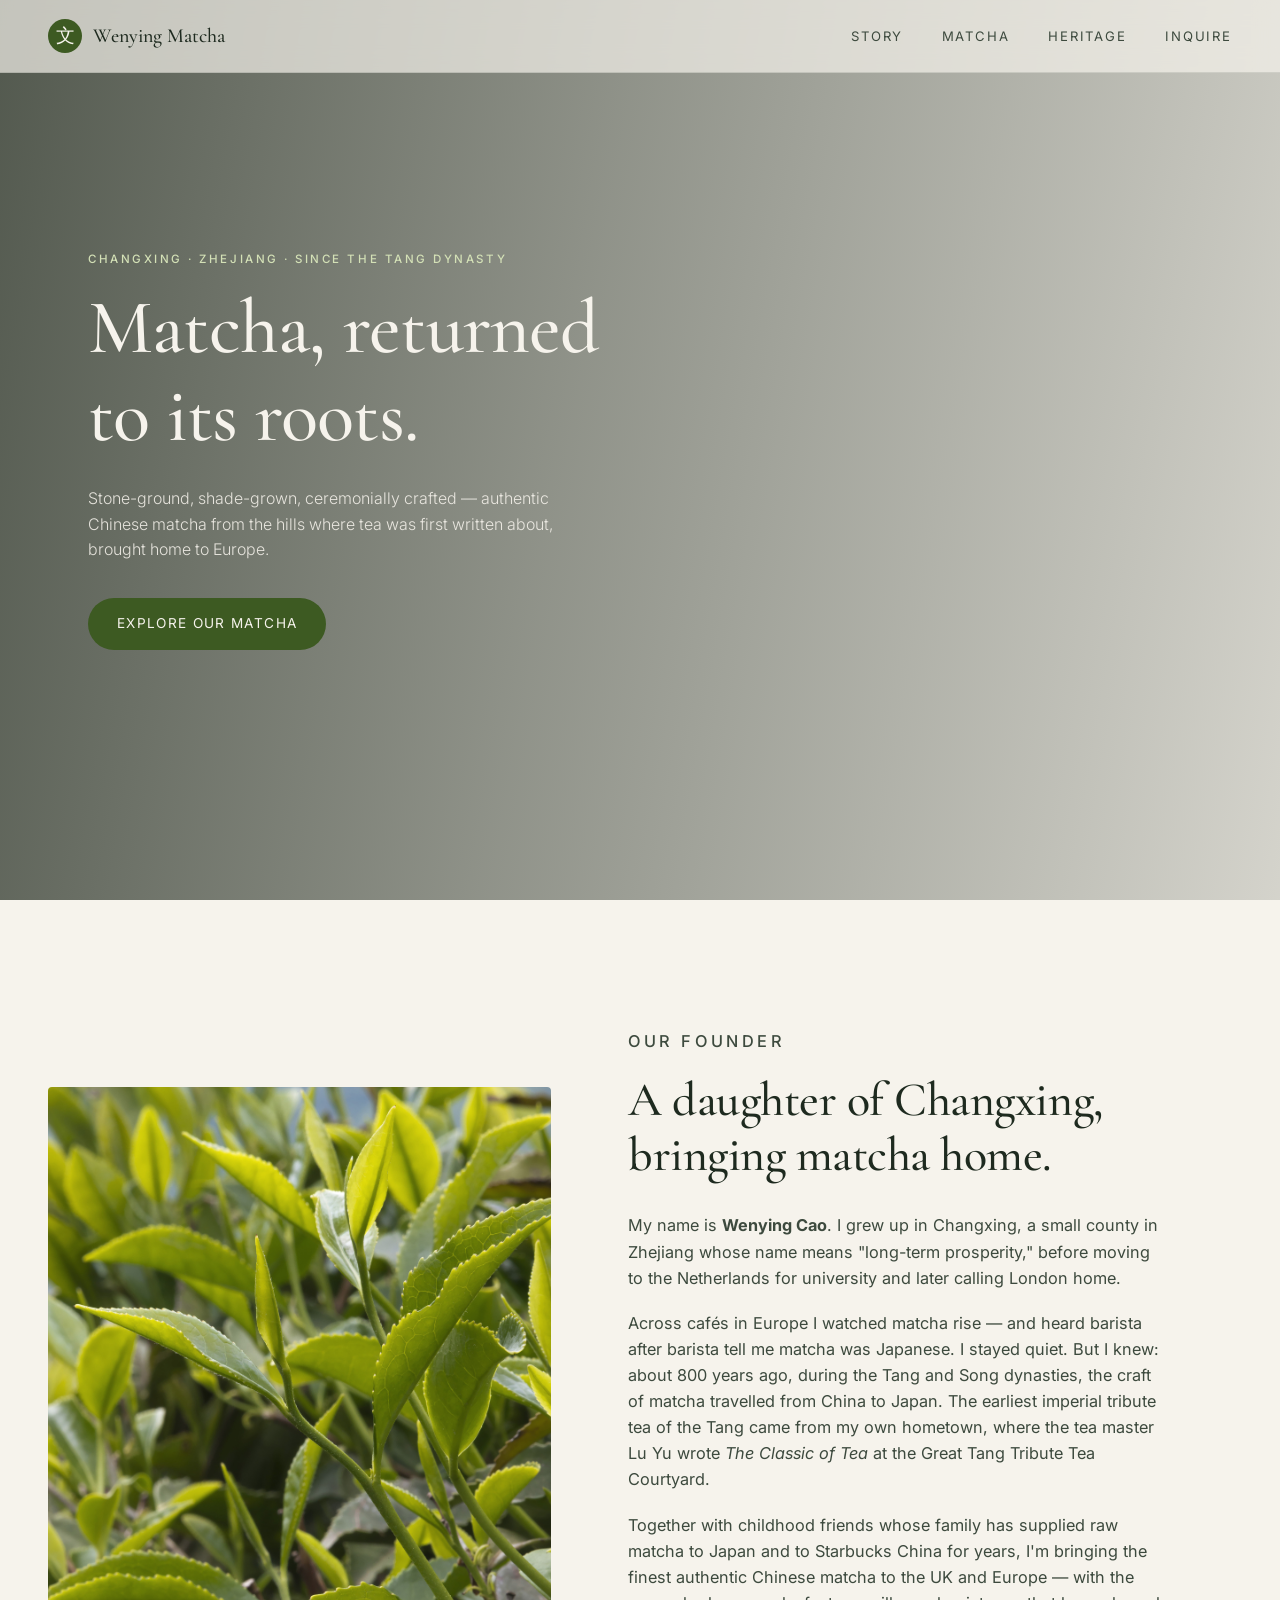
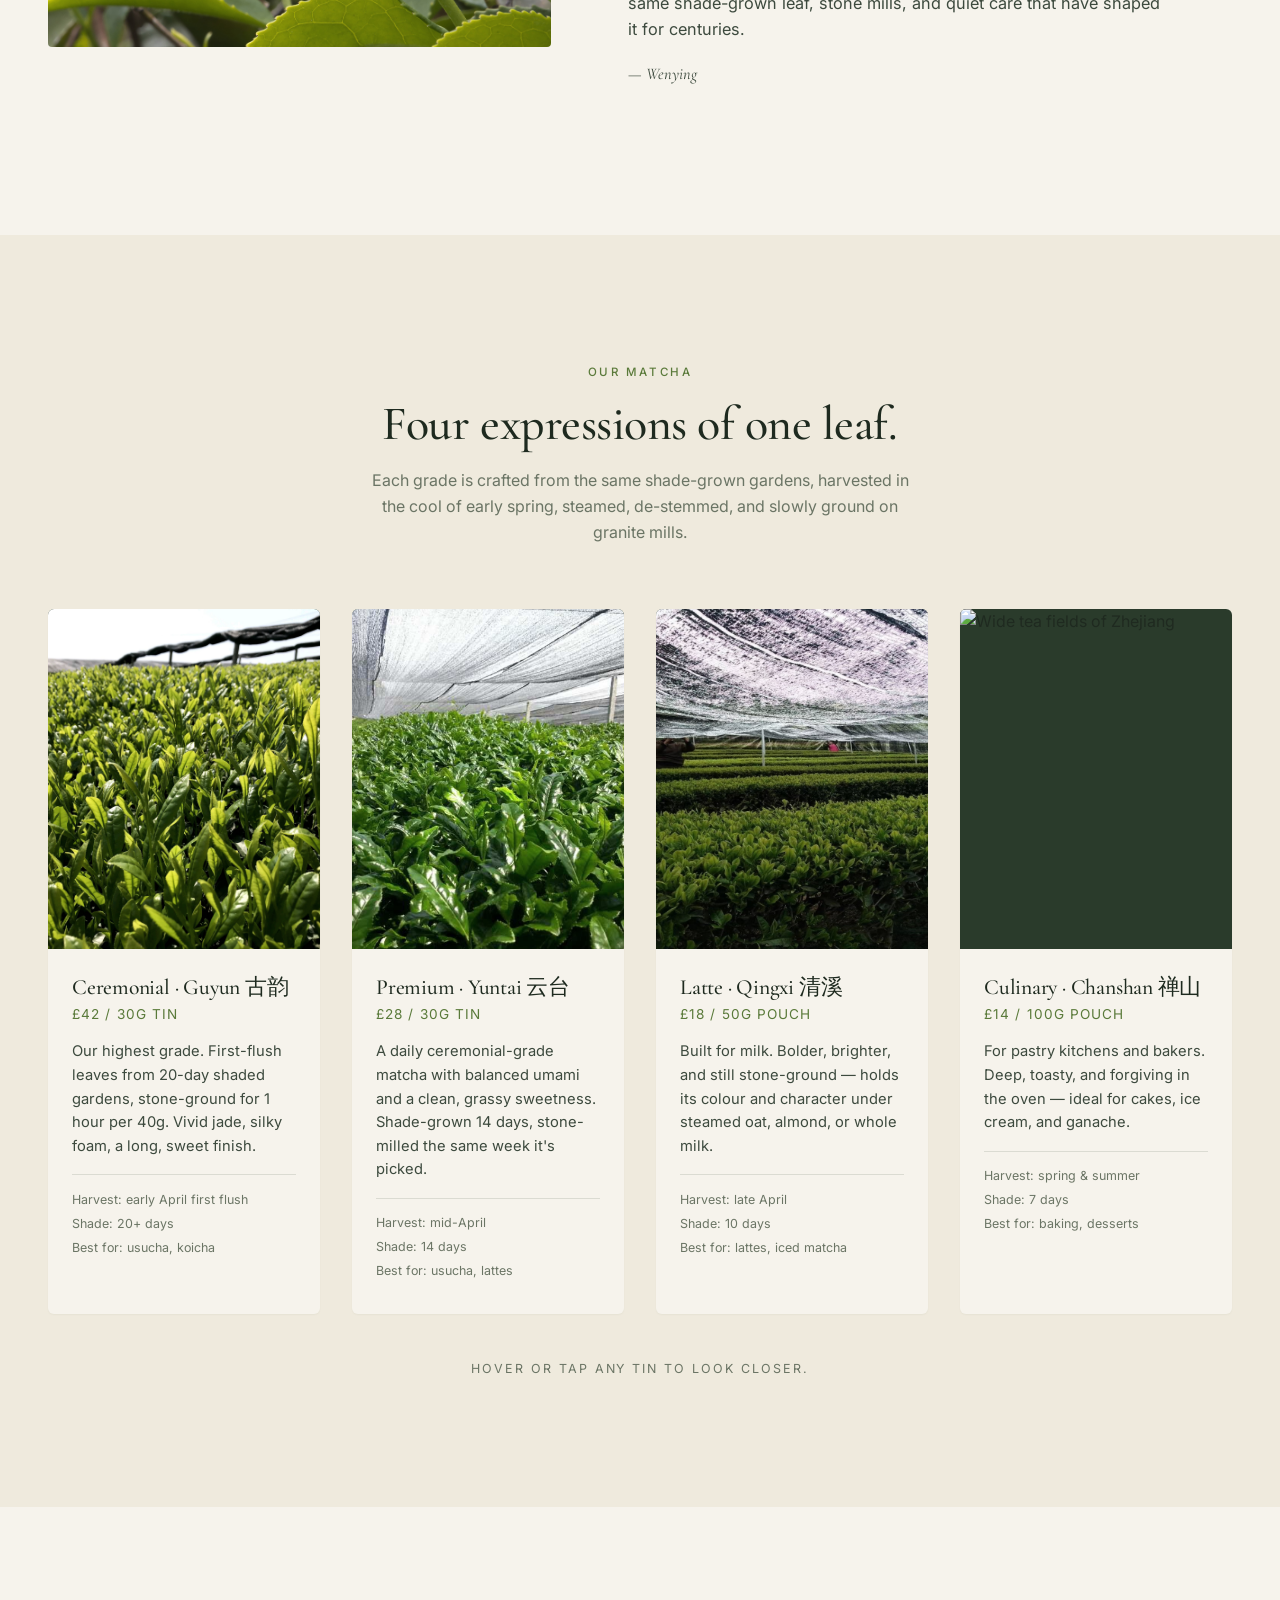
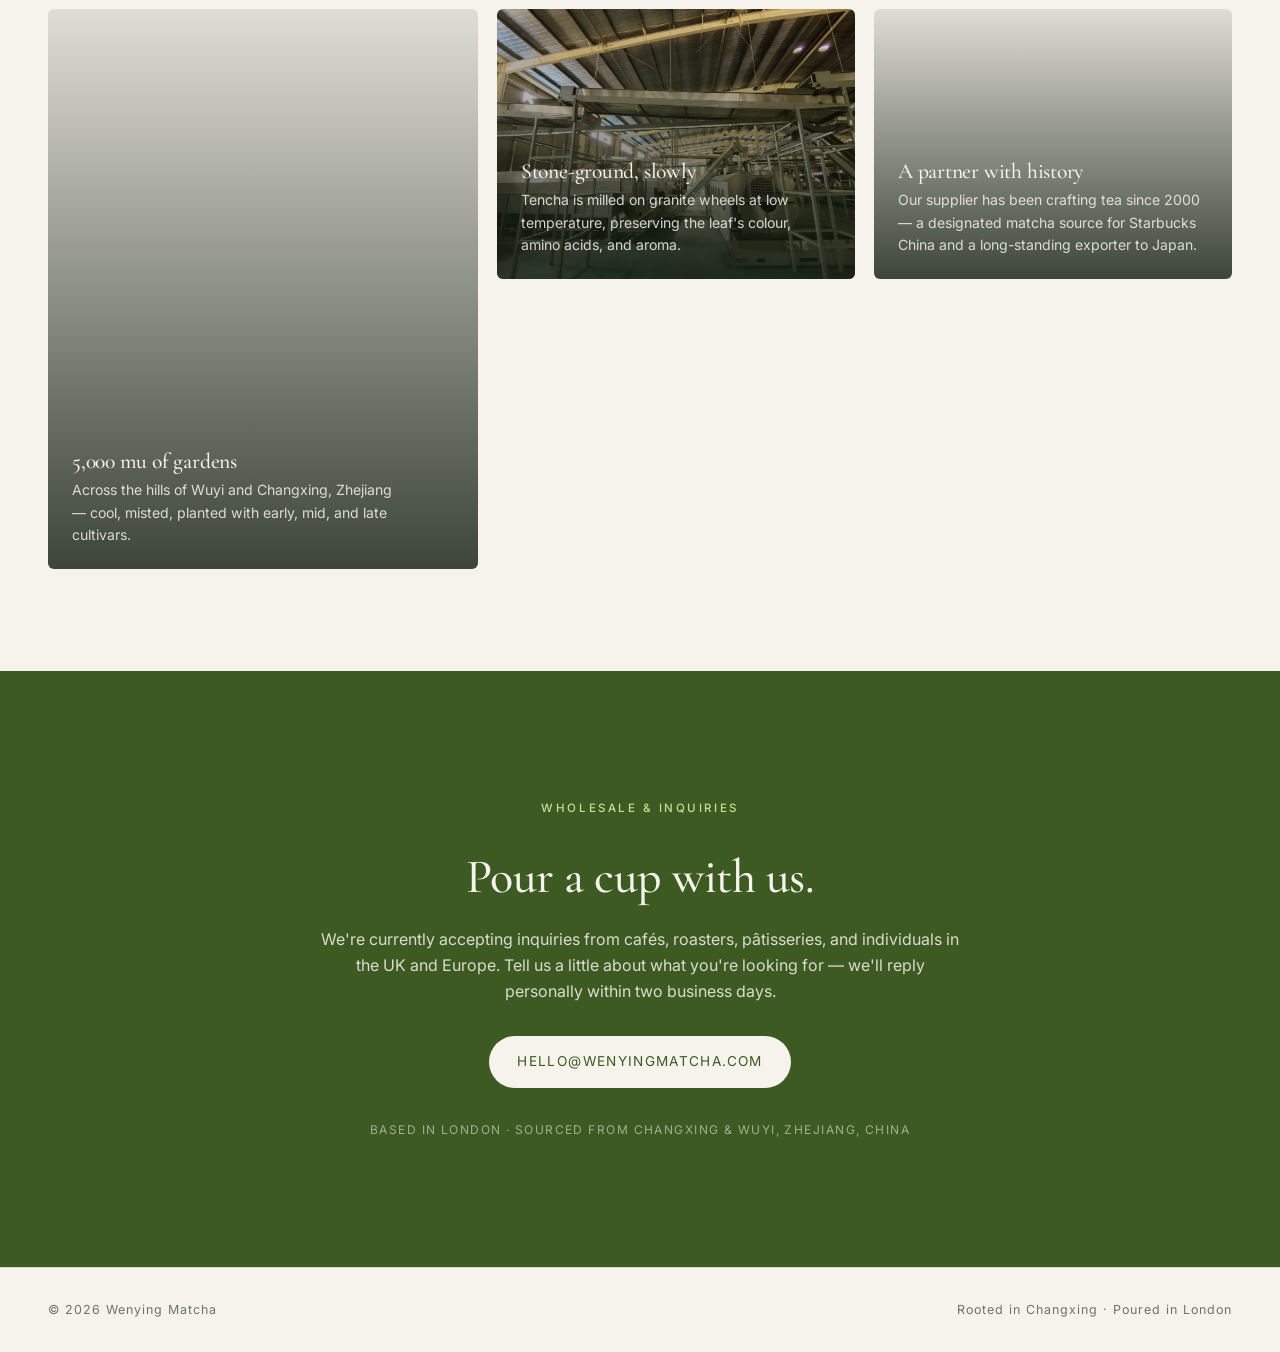
==== docs/index.html @ 4fbe7d7d "Rename site/ to docs/ for GitHub Pages GitHub Pages serves from / or /docs on a branch; moving the s" ====
<!doctype html>
<html lang="en">
<head>
<meta charset="utf-8" />
<meta name="viewport" content="width=device-width, initial-scale=1" />
<title>Wenying Matcha — Authentic Chinese Matcha, Rooted in Changxing</title>
<meta name="description" content="Authentic Chinese matcha from Changxing, Zhejiang — the Tang Dynasty birthplace of tea. Shade-grown, stone-ground, and brought to Europe by Wenying Cao." />
<link rel="preconnect" href="https://fonts.googleapis.com">
<link rel="preconnect" href="https://fonts.gstatic.com" crossorigin>
<link href="https://fonts.googleapis.com/css2?family=Cormorant+Garamond:wght@400;500;600&family=Inter:wght@300;400;500;600&display=swap" rel="stylesheet">
<link rel="stylesheet" href="styles.css" />
</head>
<body>

<header class="nav">
  <a class="brand" href="#top">
    <span class="brand-mark">文</span>
    <span class="brand-name">Wenying Matcha</span>
  </a>
  <nav>
    <a href="#story">Story</a>
    <a href="#products">Matcha</a>
    <a href="#heritage">Heritage</a>
    <a href="#inquire">Inquire</a>
  </nav>
</header>

<section class="hero" id="top">
  <div class="hero-image" style="background-image:url('images/hero-field.jpg');"></div>
  <div class="hero-overlay"></div>
  <div class="hero-content">
    <p class="eyebrow">Changxing · Zhejiang · since the Tang Dynasty</p>
    <h1>Matcha, returned<br/>to its roots.</h1>
    <p class="lede">Stone-ground, shade-grown, ceremonially crafted — authentic Chinese matcha from the hills where tea was first written about, brought home to Europe.</p>
    <a class="btn" href="#products">Explore our matcha</a>
  </div>
</section>

<section class="story" id="story">
  <div class="story-grid">
    <div class="story-image">
      <img src="images/leaves-sunlit.jpg" alt="Fresh tea leaves in sunlight" />
    </div>
    <div class="story-text">
      <p class="eyebrow">Our founder</p>
      <h2>A daughter of Changxing, bringing matcha home.</h2>
      <p>My name is <strong>Wenying Cao</strong>. I grew up in Changxing, a small county in Zhejiang whose name means "long-term prosperity," before moving to the Netherlands for university and later calling London home.</p>
      <p>Across cafés in Europe I watched matcha rise — and heard barista after barista tell me matcha was Japanese. I stayed quiet. But I knew: about 800 years ago, during the Tang and Song dynasties, the craft of matcha travelled from China to Japan. The earliest imperial tribute tea of the Tang came from my own hometown, where the tea master Lu Yu wrote <em>The Classic of Tea</em> at the Great Tang Tribute Tea Courtyard.</p>
      <p>Together with childhood friends whose family has supplied raw matcha to Japan and to Starbucks China for years, I'm bringing the finest authentic Chinese matcha to the UK and Europe — with the same shade-grown leaf, stone mills, and quiet care that have shaped it for centuries.</p>
      <p class="signature">— Wenying</p>
    </div>
  </div>
</section>

<section class="products" id="products">
  <div class="section-head">
    <p class="eyebrow">Our matcha</p>
    <h2>Four expressions of one leaf.</h2>
    <p class="sub">Each grade is crafted from the same shade-grown gardens, harvested in the cool of early spring, steamed, de-stemmed, and slowly ground on granite mills.</p>
  </div>

  <div class="grid">

    <article class="card" tabindex="0">
      <div class="card-image">
        <img src="images/leaves-close.jpg" alt="Fresh tencha leaves" />
      </div>
      <div class="card-body">
        <h3>Ceremonial · Guyun 古韵</h3>
        <p class="price">£42 / 30g tin</p>
        <p class="desc">Our highest grade. First-flush leaves from 20-day shaded gardens, stone-ground for 1 hour per 40g. Vivid jade, silky foam, a long, sweet finish.</p>
        <ul class="meta">
          <li>Harvest: early April first flush</li>
          <li>Shade: 20+ days</li>
          <li>Best for: usucha, koicha</li>
        </ul>
      </div>
    </article>

    <article class="card" tabindex="0">
      <div class="card-image">
        <img src="images/shade-grown.png" alt="Shade-grown tea bushes under cover" />
      </div>
      <div class="card-body">
        <h3>Premium · Yuntai 云台</h3>
        <p class="price">£28 / 30g tin</p>
        <p class="desc">A daily ceremonial-grade matcha with balanced umami and a clean, grassy sweetness. Shade-grown 14 days, stone-milled the same week it's picked.</p>
        <ul class="meta">
          <li>Harvest: mid-April</li>
          <li>Shade: 14 days</li>
          <li>Best for: usucha, lattes</li>
        </ul>
      </div>
    </article>

    <article class="card" tabindex="0">
      <div class="card-image">
        <img src="images/shade-rows.png" alt="Shaded tencha rows" />
      </div>
      <div class="card-body">
        <h3>Latte · Qingxi 清溪</h3>
        <p class="price">£18 / 50g pouch</p>
        <p class="desc">Built for milk. Bolder, brighter, and still stone-ground — holds its colour and character under steamed oat, almond, or whole milk.</p>
        <ul class="meta">
          <li>Harvest: late April</li>
          <li>Shade: 10 days</li>
          <li>Best for: lattes, iced matcha</li>
        </ul>
      </div>
    </article>

    <article class="card" tabindex="0">
      <div class="card-image">
        <img src="images/field-wide.jpg" alt="Wide tea fields of Zhejiang" />
      </div>
      <div class="card-body">
        <h3>Culinary · Chanshan 禅山</h3>
        <p class="price">£14 / 100g pouch</p>
        <p class="desc">For pastry kitchens and bakers. Deep, toasty, and forgiving in the oven — ideal for cakes, ice cream, and ganache.</p>
        <ul class="meta">
          <li>Harvest: spring & summer</li>
          <li>Shade: 7 days</li>
          <li>Best for: baking, desserts</li>
        </ul>
      </div>
    </article>

  </div>
  <p class="hint">Hover or tap any tin to look closer.</p>
</section>

<section class="heritage" id="heritage">
  <div class="heritage-grid">
    <div class="tile tall" style="background-image:url('images/field-hill.jpg')">
      <div class="tile-text">
        <h3>5,000 mu of gardens</h3>
        <p>Across the hills of Wuyi and Changxing, Zhejiang — cool, misted, planted with early, mid, and late cultivars.</p>
      </div>
    </div>
    <div class="tile" style="background-image:url('images/processing.png')">
      <div class="tile-text">
        <h3>Stone-ground, slowly</h3>
        <p>Tencha is milled on granite wheels at low temperature, preserving the leaf's colour, amino acids, and aroma.</p>
      </div>
    </div>
    <div class="tile" style="background-image:url('images/factory.jpg')">
      <div class="tile-text">
        <h3>A partner with history</h3>
        <p>Our supplier has been crafting tea since 2000 — a designated matcha source for Starbucks China and a long-standing exporter to Japan.</p>
      </div>
    </div>
  </div>
</section>

<section class="inquire" id="inquire">
  <div class="inquire-inner">
    <p class="eyebrow">Wholesale & inquiries</p>
    <h2>Pour a cup with us.</h2>
    <p>We're currently accepting inquiries from cafés, roasters, pâtisseries, and individuals in the UK and Europe. Tell us a little about what you're looking for — we'll reply personally within two business days.</p>
    <a class="btn" href="mailto:hello@wenyingmatcha.com?subject=Matcha%20inquiry">hello@wenyingmatcha.com</a>
    <p class="small">Based in London · Sourced from Changxing & Wuyi, Zhejiang, China</p>
  </div>
</section>

<footer>
  <div class="foot">
    <span>© <span id="year"></span> Wenying Matcha</span>
    <span>Rooted in Changxing · Poured in London</span>
  </div>
</footer>

<script src="script.js"></script>
</body>
</html>
---- docs/styles.css ----
:root {
  --bg: #f6f3ec;
  --bg-2: #efeadd;
  --ink: #1e2a1f;
  --ink-soft: #3d4a3e;
  --ink-muted: #6b7565;
  --matcha: #5a7a3a;
  --matcha-deep: #3d5a22;
  --matcha-bright: #8fb043;
  --line: rgba(30, 42, 31, 0.12);
  --serif: "Cormorant Garamond", Georgia, serif;
  --sans: "Inter", -apple-system, BlinkMacSystemFont, sans-serif;
  --max: 1200px;
}

* { box-sizing: border-box; margin: 0; padding: 0; }

html { scroll-behavior: smooth; }

body {
  font-family: var(--sans);
  color: var(--ink);
  background: var(--bg);
  -webkit-font-smoothing: antialiased;
  line-height: 1.6;
  font-size: 16px;
}

img { max-width: 100%; display: block; }

h1, h2, h3 {
  font-family: var(--serif);
  font-weight: 500;
  color: var(--ink);
  letter-spacing: -0.01em;
  line-height: 1.15;
}

h1 { font-size: clamp(2.6rem, 6vw, 5rem); }
h2 { font-size: clamp(1.9rem, 4vw, 3rem); }
h3 { font-size: 1.35rem; }

.eyebrow {
  font-family: var(--sans);
  font-size: 0.72rem;
  letter-spacing: 0.22em;
  text-transform: uppercase;
  color: var(--matcha);
  font-weight: 500;
  margin-bottom: 1rem;
}

.btn {
  display: inline-block;
  padding: 0.95rem 1.8rem;
  background: var(--matcha-deep);
  color: #f6f3ec;
  text-decoration: none;
  font-size: 0.85rem;
  letter-spacing: 0.1em;
  text-transform: uppercase;
  border-radius: 999px;
  transition: background 0.25s ease, transform 0.25s ease;
}
.btn:hover { background: var(--matcha); transform: translateY(-1px); }

/* ---------- nav ---------- */
.nav {
  position: fixed; top: 0; left: 0; right: 0;
  z-index: 10;
  display: flex;
  align-items: center;
  justify-content: space-between;
  padding: 1.2rem clamp(1.2rem, 4vw, 3rem);
  backdrop-filter: blur(12px);
  background: rgba(246, 243, 236, 0.7);
  border-bottom: 1px solid var(--line);
}
.brand { display: flex; align-items: center; gap: 0.7rem; text-decoration: none; color: var(--ink); }
.brand-mark {
  display: inline-grid; place-items: center;
  width: 34px; height: 34px;
  background: var(--matcha-deep);
  color: #f6f3ec;
  font-family: var(--serif);
  font-size: 1.2rem;
  border-radius: 50%;
}
.brand-name { font-family: var(--serif); font-size: 1.25rem; font-weight: 500; }
.nav nav { display: flex; gap: clamp(1rem, 3vw, 2.4rem); }
.nav nav a {
  color: var(--ink-soft);
  text-decoration: none;
  font-size: 0.82rem;
  letter-spacing: 0.14em;
  text-transform: uppercase;
  transition: color 0.2s;
}
.nav nav a:hover { color: var(--matcha-deep); }

/* ---------- hero ---------- */
.hero {
  position: relative;
  height: 100vh;
  min-height: 640px;
  display: flex;
  align-items: center;
  overflow: hidden;
}
.hero-image {
  position: absolute; inset: 0;
  background-size: cover;
  background-position: center;
  transform: scale(1.05);
  animation: hero-drift 20s ease-in-out infinite alternate;
}
@keyframes hero-drift {
  from { transform: scale(1.05) translateY(0); }
  to   { transform: scale(1.1) translateY(-1.2%); }
}
.hero-overlay {
  position: absolute; inset: 0;
  background: linear-gradient(
    100deg,
    rgba(20, 30, 18, 0.72) 0%,
    rgba(20, 30, 18, 0.45) 45%,
    rgba(20, 30, 18, 0.15) 100%
  );
}
.hero-content {
  position: relative;
  max-width: var(--max);
  width: 100%;
  margin: 0 auto;
  padding: 0 clamp(1.4rem, 4vw, 3rem);
  color: #f6f3ec;
}
.hero-content .eyebrow { color: #d3e0b6; }
.hero-content h1 { color: #f6f3ec; max-width: 14ch; margin-bottom: 1.6rem; }
.lede {
  font-size: clamp(1rem, 1.2vw, 1.15rem);
  max-width: 48ch;
  color: rgba(246, 243, 236, 0.88);
  margin-bottom: 2.2rem;
  font-weight: 300;
}

/* ---------- story ---------- */
.story {
  padding: clamp(5rem, 10vw, 9rem) clamp(1.4rem, 4vw, 3rem);
  background: var(--bg);
}
.story-grid {
  max-width: var(--max);
  margin: 0 auto;
  display: grid;
  grid-template-columns: 1fr 1.2fr;
  gap: clamp(2.5rem, 6vw, 6rem);
  align-items: center;
}
.story-image img {
  width: 100%;
  height: 560px;
  object-fit: cover;
  border-radius: 4px;
  filter: saturate(0.95);
}
.story-text h2 { margin-bottom: 1.8rem; }
.story-text p {
  color: var(--ink-soft);
  margin-bottom: 1.2rem;
  font-size: 1.02rem;
  max-width: 54ch;
}
.signature {
  font-family: var(--serif);
  font-style: italic;
  font-size: 1.3rem;
  color: var(--matcha-deep);
  margin-top: 0.4rem !important;
}

/* ---------- products ---------- */
.products {
  padding: clamp(5rem, 10vw, 9rem) clamp(1.4rem, 4vw, 3rem);
  background: var(--bg-2);
}
.section-head {
  max-width: var(--max);
  margin: 0 auto 4rem;
  text-align: center;
}
.section-head h2 { margin-bottom: 1rem; }
.section-head .sub {
  color: var(--ink-muted);
  max-width: 56ch;
  margin: 0 auto;
}
.grid {
  max-width: var(--max);
  margin: 0 auto;
  display: grid;
  grid-template-columns: repeat(auto-fit, minmax(260px, 1fr));
  gap: 2rem;
}

.card {
  background: var(--bg);
  border-radius: 6px;
  overflow: hidden;
  box-shadow: 0 1px 2px rgba(30, 42, 31, 0.04);
  transition: box-shadow 0.4s ease, transform 0.4s ease;
  position: relative;
  outline: none;
}
.card:hover, .card:focus-visible {
  box-shadow: 0 30px 60px -25px rgba(30, 42, 31, 0.35),
              0 10px 20px -15px rgba(30, 42, 31, 0.2);
  transform: translateY(-4px);
}
.card:focus-visible { outline: 2px solid var(--matcha); outline-offset: 4px; }

.card-image {
  aspect-ratio: 4 / 5;
  overflow: hidden;
  background: #2a3b2b;
}
.card-image img {
  width: 100%;
  height: 100%;
  object-fit: cover;
  transition: transform 1.2s cubic-bezier(.2,.7,.2,1), filter 0.6s;
  filter: saturate(0.9);
  transform-origin: center;
}
.card:hover .card-image img,
.card:focus-visible .card-image img {
  transform: scale(1.35);
  filter: saturate(1.1);
}

.card-body { padding: 1.6rem 1.5rem 1.8rem; }
.card-body h3 { margin-bottom: 0.3rem; }
.price {
  font-size: 0.85rem;
  letter-spacing: 0.08em;
  color: var(--matcha);
  text-transform: uppercase;
  margin-bottom: 0.9rem;
}
.desc {
  color: var(--ink-soft);
  font-size: 0.92rem;
  margin-bottom: 1rem;
}
.meta {
  list-style: none;
  border-top: 1px solid var(--line);
  padding-top: 0.9rem;
  font-size: 0.78rem;
  color: var(--ink-muted);
}
.meta li { margin-bottom: 0.25rem; }

.hint {
  text-align: center;
  margin-top: 2.8rem;
  font-size: 0.78rem;
  letter-spacing: 0.16em;
  text-transform: uppercase;
  color: var(--ink-muted);
}

/* ---------- heritage ---------- */
.heritage {
  padding: clamp(4rem, 8vw, 7rem) clamp(1.4rem, 4vw, 3rem);
  background: var(--bg);
}
.heritage-grid {
  max-width: var(--max);
  margin: 0 auto;
  display: grid;
  grid-template-columns: 1.2fr 1fr 1fr;
  grid-template-rows: 1fr 1fr;
  gap: 1.2rem;
  min-height: 560px;
}
.tile {
  position: relative;
  border-radius: 6px;
  overflow: hidden;
  background-size: cover;
  background-position: center;
  min-height: 260px;
  transition: transform 0.5s;
}
.tile:hover { transform: translateY(-3px); }
.tile::before {
  content: "";
  position: absolute; inset: 0;
  background: linear-gradient(180deg, rgba(20,30,18,0.1) 0%, rgba(20,30,18,0.82) 100%);
}
.tile.tall { grid-row: 1 / 3; }
.tile-text {
  position: absolute;
  left: 1.5rem; right: 1.5rem; bottom: 1.4rem;
  color: #f6f3ec;
}
.tile-text h3 { color: #f6f3ec; margin-bottom: 0.35rem; }
.tile-text p { font-size: 0.88rem; color: rgba(246,243,236,0.85); max-width: 36ch; }

/* ---------- inquire ---------- */
.inquire {
  padding: clamp(5rem, 10vw, 9rem) clamp(1.4rem, 4vw, 3rem);
  background: var(--matcha-deep);
  color: #f6f3ec;
  text-align: center;
}
.inquire-inner { max-width: 640px; margin: 0 auto; }
.inquire .eyebrow { color: #c9dc97; }
.inquire h2 { color: #f6f3ec; margin-bottom: 1.4rem; }
.inquire p { color: rgba(246,243,236,0.85); margin-bottom: 2rem; }
.inquire .btn {
  background: #f6f3ec;
  color: var(--matcha-deep);
  margin-bottom: 2rem;
}
.inquire .btn:hover { background: #fff; }
.inquire .small {
  font-size: 0.75rem;
  letter-spacing: 0.12em;
  text-transform: uppercase;
  color: rgba(246,243,236,0.55);
  margin: 0;
}

/* ---------- footer ---------- */
footer {
  padding: 2rem clamp(1.4rem, 4vw, 3rem);
  background: var(--bg);
  border-top: 1px solid var(--line);
}
.foot {
  max-width: var(--max);
  margin: 0 auto;
  display: flex;
  justify-content: space-between;
  font-size: 0.78rem;
  color: var(--ink-muted);
  letter-spacing: 0.08em;
}

/* ---------- responsive ---------- */
@media (max-width: 860px) {
  .nav nav { gap: 1rem; }
  .nav nav a { font-size: 0.72rem; }
  .story-grid { grid-template-columns: 1fr; }
  .story-image img { height: 380px; }
  .heritage-grid {
    grid-template-columns: 1fr 1fr;
    grid-template-rows: auto;
  }
  .tile.tall { grid-row: auto; grid-column: 1 / 3; min-height: 320px; }
  .foot { flex-direction: column; gap: 0.5rem; text-align: center; }
}

@media (max-width: 560px) {
  .brand-name { display: none; }
  .heritage-grid { grid-template-columns: 1fr; }
  .tile.tall { grid-column: auto; }
}
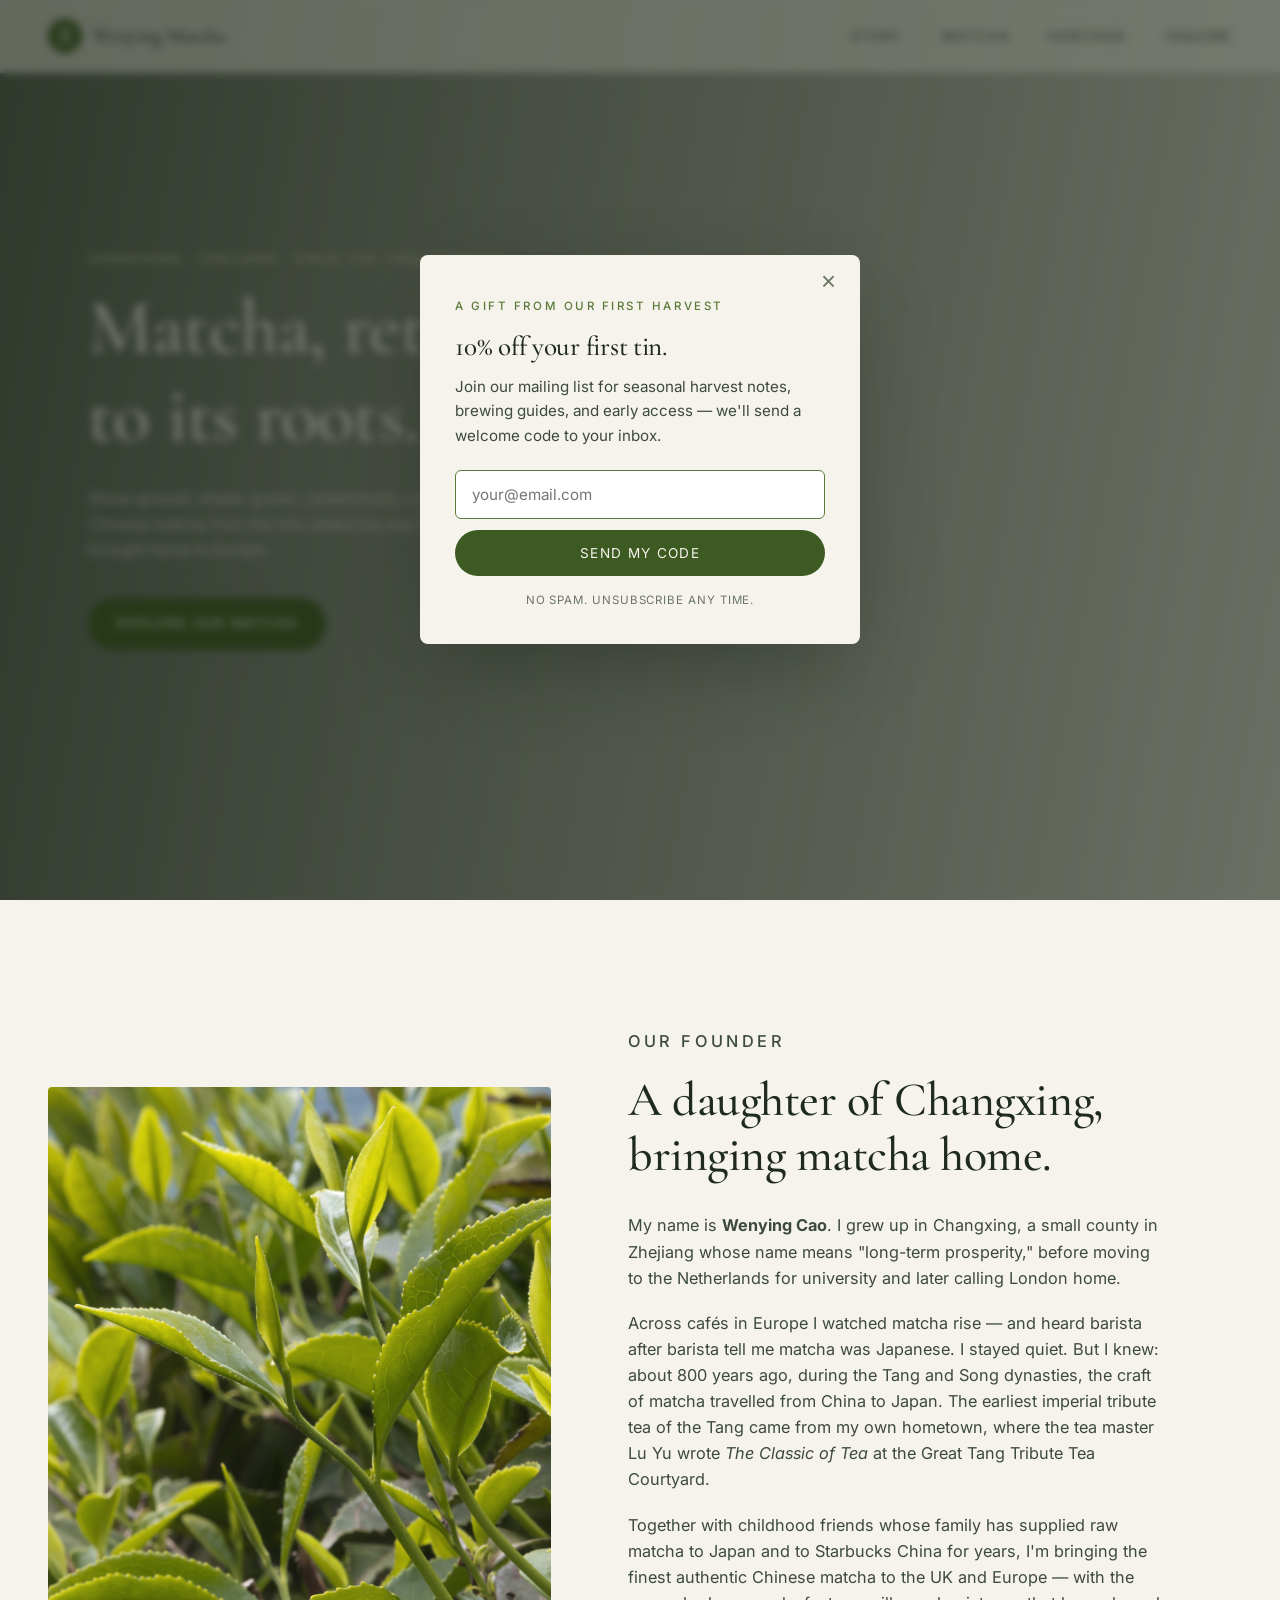
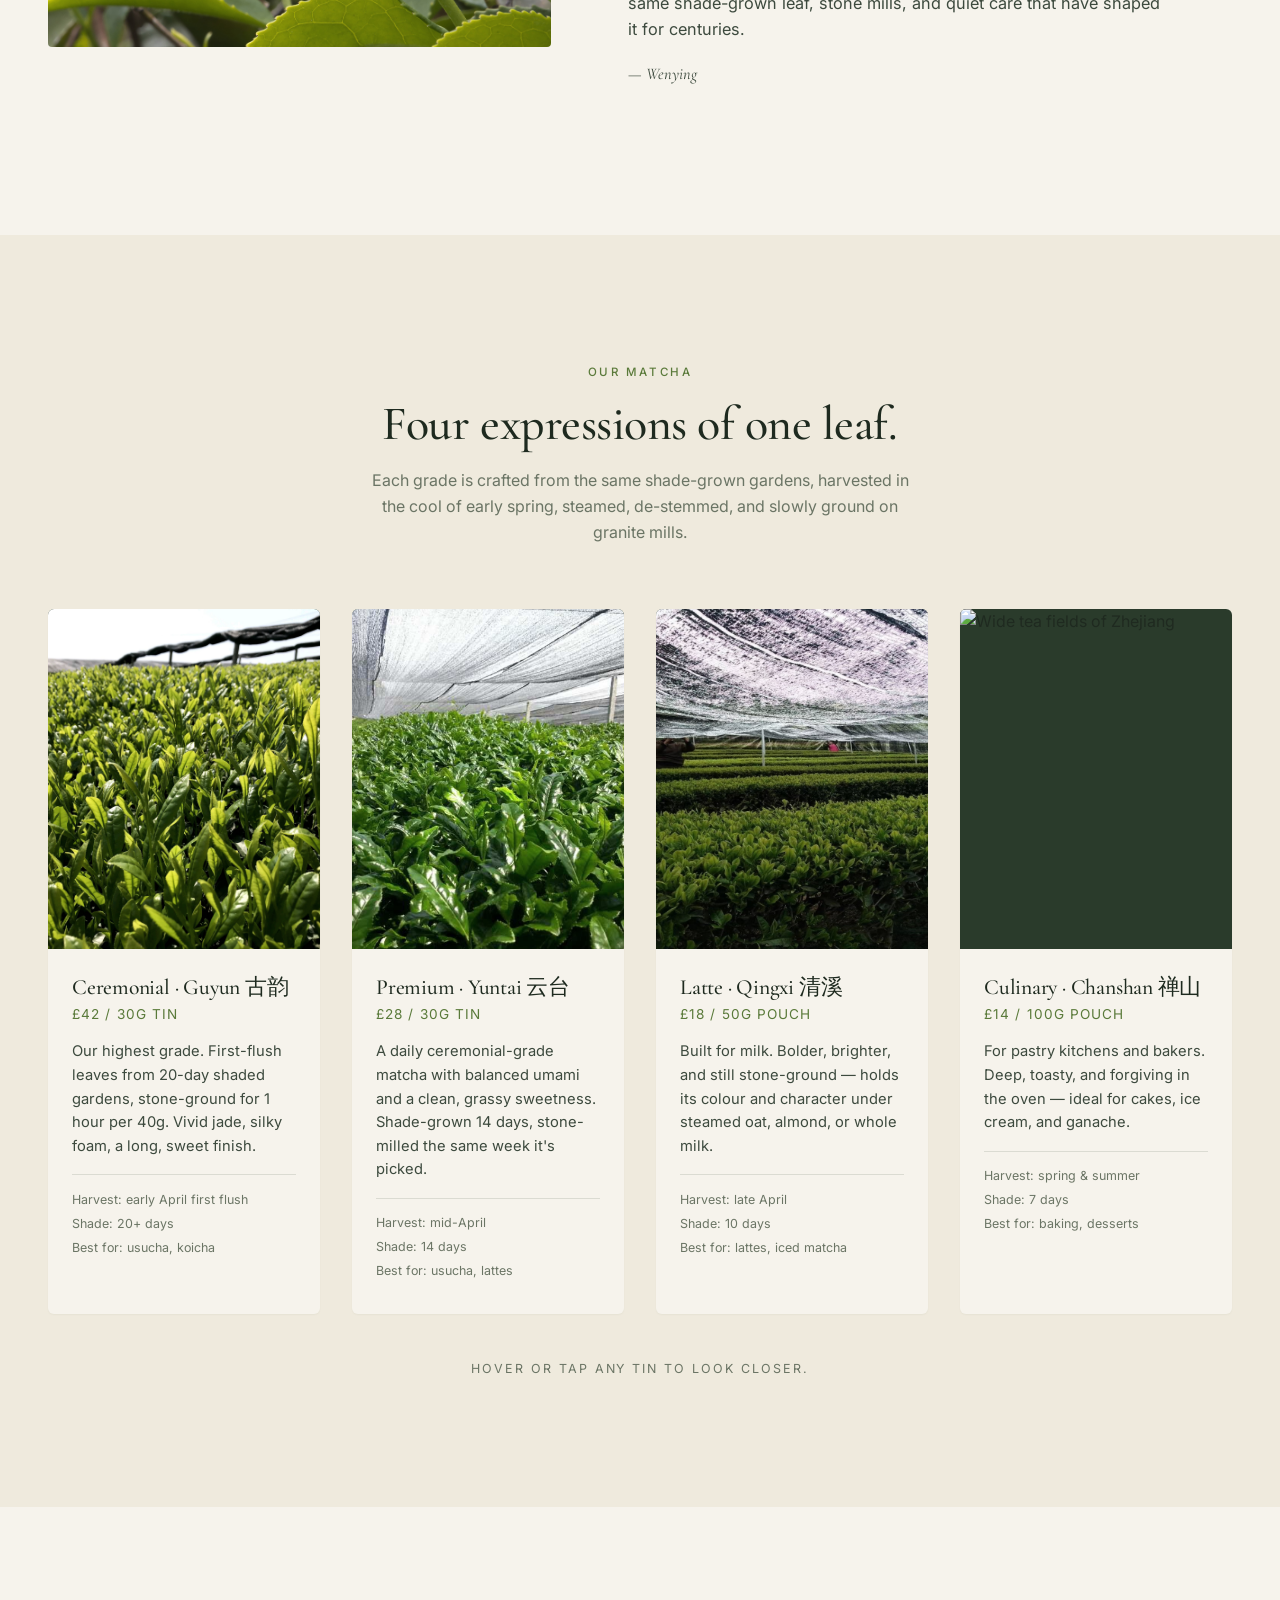
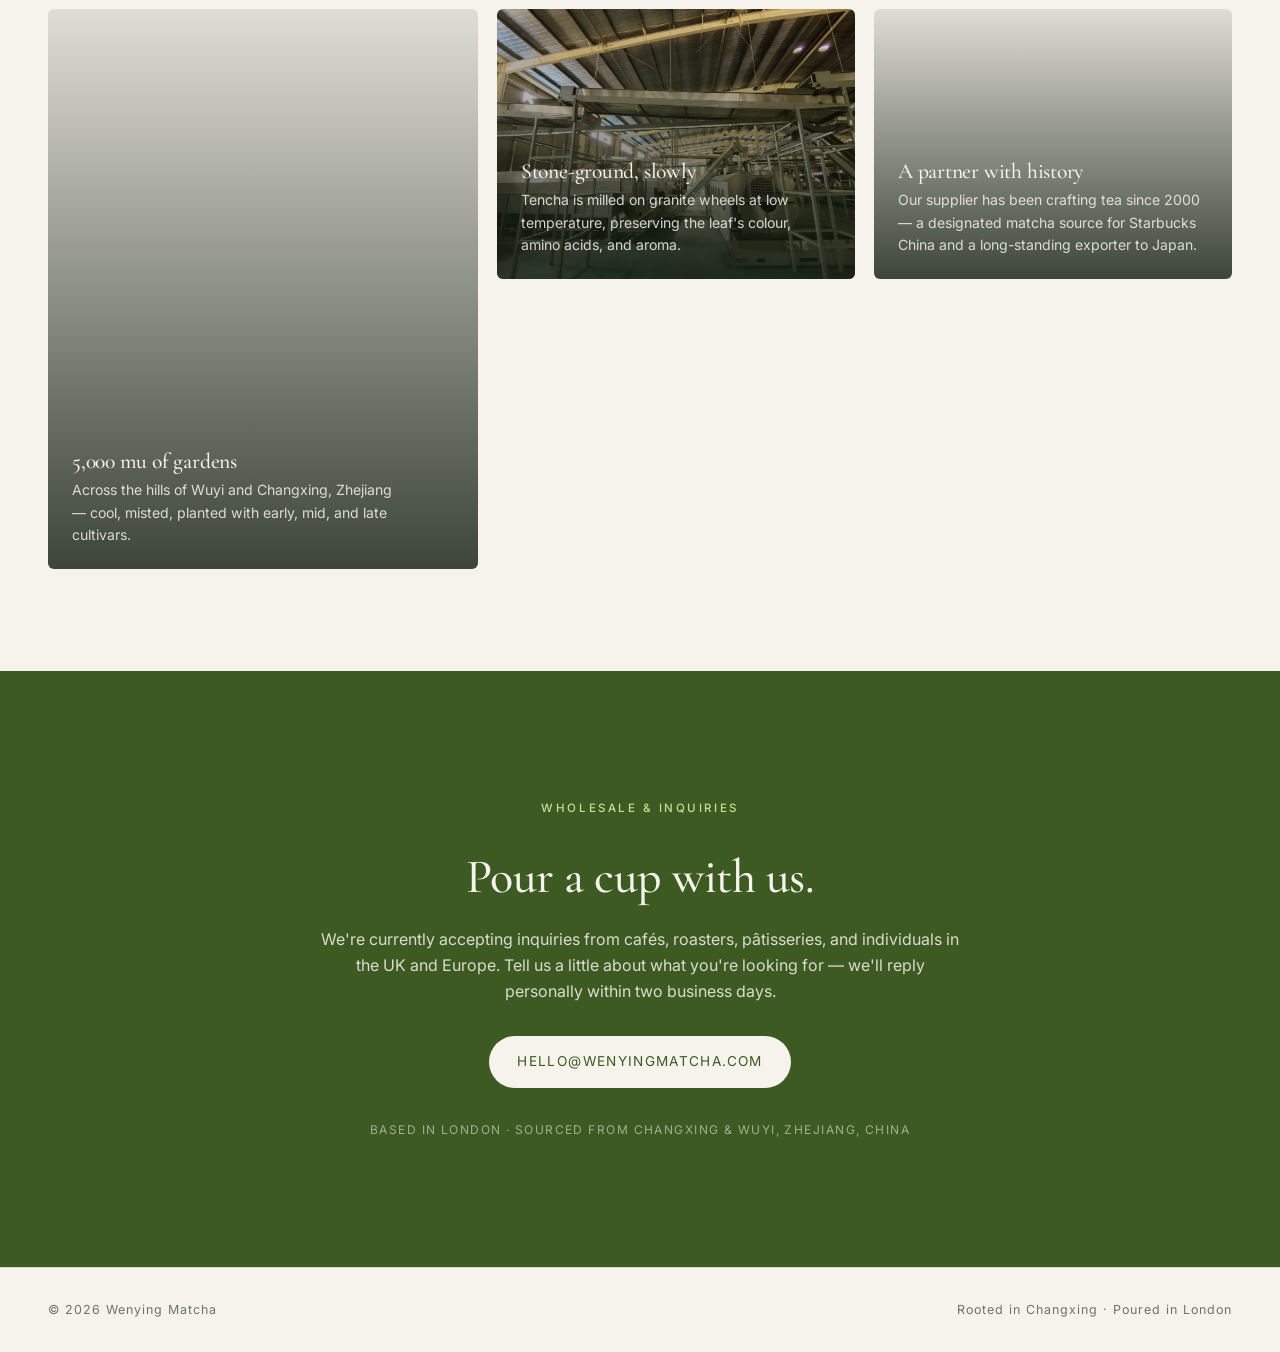
==== commit 8ad0797e: "Add email signup popup with 10% off discount Mailchimp-backed email capture popup, shown once per vi" ====
--- a/docs/index.html
+++ b/docs/index.html
@@ -169,6 +169,38 @@
   </div>
 </footer>
 
+<div class="popup" id="signup-popup" aria-hidden="true" role="dialog" aria-labelledby="popup-title">
+  <div class="popup-backdrop"></div>
+  <div class="popup-card" role="document">
+    <button class="popup-close" id="popup-close" aria-label="Close">×</button>
+
+    <div class="popup-body" id="popup-body">
+      <p class="eyebrow">A gift from our first harvest</p>
+      <h3 id="popup-title">10% off your first tin.</h3>
+      <p class="popup-lede">Join our mailing list for seasonal harvest notes, brewing guides, and early access — we'll send a welcome code to your inbox.</p>
+
+      <form class="popup-form" id="popup-form" novalidate>
+        <input
+          type="email"
+          name="EMAIL"
+          id="popup-email"
+          placeholder="your@email.com"
+          required
+          autocomplete="email"
+        />
+        <button type="submit" class="btn">Send my code</button>
+      </form>
+      <p class="popup-fineprint">No spam. Unsubscribe any time.</p>
+    </div>
+
+    <div class="popup-success" id="popup-success" hidden>
+      <p class="eyebrow">Welcome</p>
+      <h3>谢谢 — thank you.</h3>
+      <p>Your 10% code is on its way to your inbox. Brew something beautiful.</p>
+    </div>
+  </div>
+</div>
+
 <script src="script.js"></script>
 </body>
 </html>
--- a/docs/styles.css
+++ b/docs/styles.css
@@ -369,3 +369,124 @@
   .heritage-grid { grid-template-columns: 1fr; }
   .tile.tall { grid-column: auto; }
 }
+
+/* ---------- signup popup ---------- */
+.popup {
+  position: fixed; inset: 0;
+  z-index: 100;
+  display: none;
+  align-items: center;
+  justify-content: center;
+  padding: 1.5rem;
+}
+.popup.is-open { display: flex; }
+
+.popup-backdrop {
+  position: absolute; inset: 0;
+  background: rgba(20, 30, 18, 0.55);
+  backdrop-filter: blur(4px);
+  animation: popup-fade 0.35s ease both;
+}
+
+.popup-card {
+  position: relative;
+  background: var(--bg);
+  border-radius: 8px;
+  max-width: 440px;
+  width: 100%;
+  padding: 2.6rem 2.2rem 2.2rem;
+  box-shadow: 0 30px 80px -20px rgba(20, 30, 18, 0.45);
+  animation: popup-rise 0.45s cubic-bezier(.2,.7,.2,1) both;
+}
+
+@keyframes popup-fade {
+  from { opacity: 0; }
+  to   { opacity: 1; }
+}
+@keyframes popup-rise {
+  from { opacity: 0; transform: translateY(14px) scale(0.98); }
+  to   { opacity: 1; transform: translateY(0) scale(1); }
+}
+
+.popup-close {
+  position: absolute;
+  top: 0.6rem; right: 0.9rem;
+  background: none;
+  border: none;
+  font-size: 1.6rem;
+  line-height: 1;
+  color: var(--ink-muted);
+  cursor: pointer;
+  padding: 0.3rem 0.6rem;
+  border-radius: 50%;
+  transition: color 0.2s, background 0.2s;
+}
+.popup-close:hover { color: var(--ink); background: var(--bg-2); }
+
+.popup-card h3 {
+  font-size: 1.7rem;
+  margin-bottom: 0.8rem;
+}
+.popup-lede {
+  color: var(--ink-soft);
+  font-size: 0.95rem;
+  margin-bottom: 1.4rem;
+}
+
+.popup-form {
+  display: flex;
+  flex-direction: column;
+  gap: 0.7rem;
+  margin-bottom: 0.9rem;
+}
+.popup-form input[type="email"] {
+  font-family: var(--sans);
+  font-size: 0.95rem;
+  padding: 0.85rem 1rem;
+  border: 1px solid var(--line);
+  border-radius: 6px;
+  background: #fff;
+  color: var(--ink);
+  transition: border-color 0.2s;
+}
+.popup-form input[type="email"]:focus {
+  outline: none;
+  border-color: var(--matcha);
+}
+.popup-form input[type="email"].is-invalid {
+  border-color: #a84a3a;
+}
+.popup-form .btn {
+  width: 100%;
+  border: none;
+  cursor: pointer;
+  font-family: var(--sans);
+}
+.popup-form .btn:disabled {
+  opacity: 0.6;
+  cursor: wait;
+}
+
+.popup-fineprint {
+  font-size: 0.72rem;
+  letter-spacing: 0.08em;
+  text-transform: uppercase;
+  color: var(--ink-muted);
+  text-align: center;
+  margin: 0;
+}
+
+.popup-success h3 {
+  color: var(--matcha-deep);
+  margin-bottom: 0.8rem;
+}
+.popup-success p {
+  color: var(--ink-soft);
+}
+
+@media (max-width: 480px) {
+  .popup-card {
+    padding: 2.2rem 1.5rem 1.8rem;
+  }
+  .popup-card h3 { font-size: 1.45rem; }
+}
